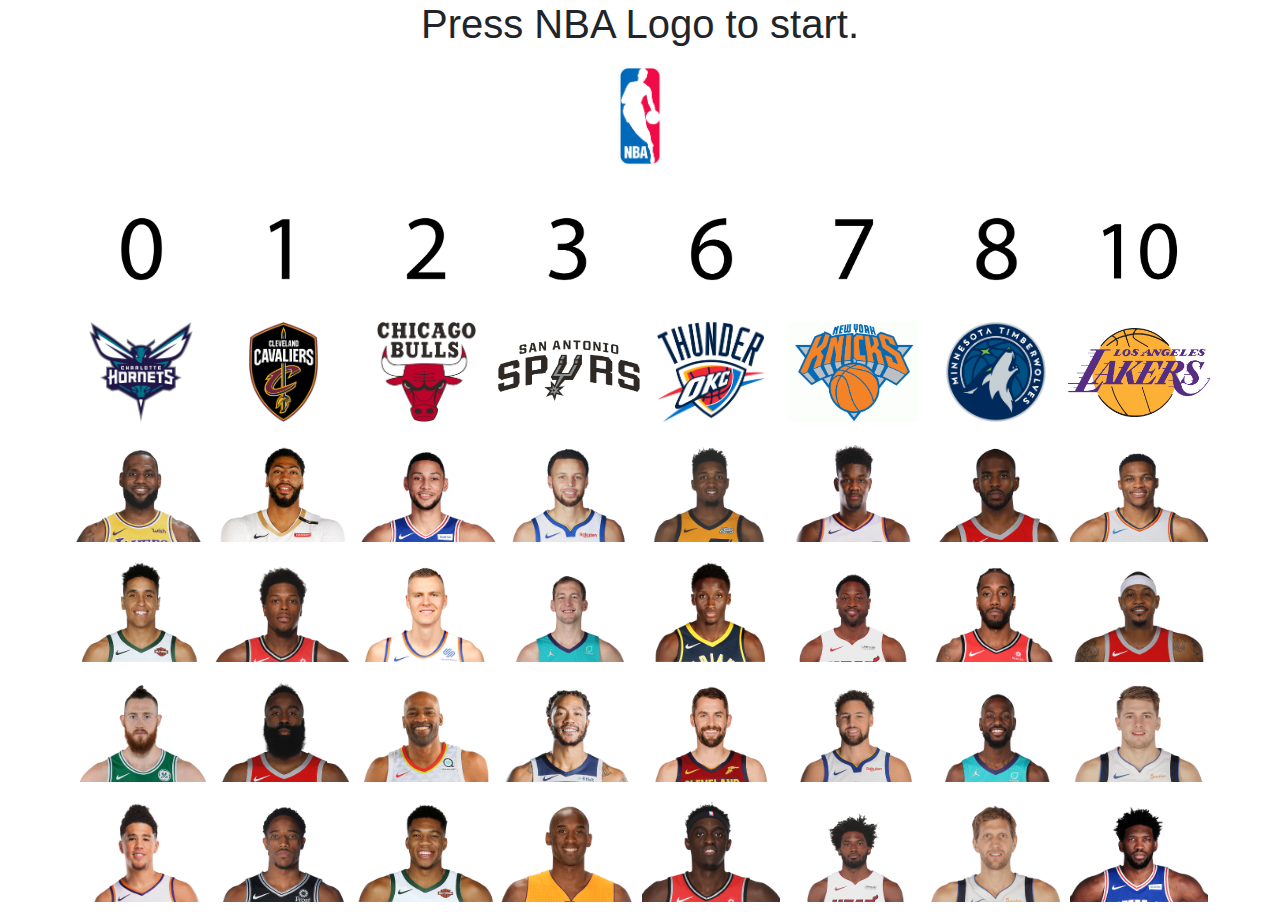
==== index.html @ 8f411caa "More responsive." ====
<html>
    <head>
        <title>Baller Knowledge</title>
        <script src="https://ajax.googleapis.com/ajax/libs/jquery/3.3.1/jquery.min.js"></script>
        <link rel="stylesheet" href="https://maxcdn.bootstrapcdn.com/bootstrap/4.0.0/css/bootstrap.min.css" integrity="sha384-Gn5384xqQ1aoWXA+058RXPxPg6fy4IWvTNh0E263XmFcJlSAwiGgFAW/dAiS6JXm" crossorigin="anonymous">
        <link rel="stylesheet" type="text/css" href="css/style.css">
        <script type="text/javascript" src="js/script.js"></script>
    </head>

    <body>
        <div class="container" id="game">
            <h1 class="question">Press NBA Logo to start.</h1>
            <div id="logo-div">
                <div id="nbalogo" class="col-xs-3 selection"></div>
            </div>
            <p id="points"></p>
            <p id="fouls"></p>

            <div class="row">
                <div class="col-lg-6">
                      <div class="row">
                          <div class="col-sm-3  selection" id="zero"></div>
                          <div class="col-sm-3  selection" id="one"></div>
                          <div class="col-sm-3  selection" id="two"></div>
                          <div class="col-sm-3  selection" id="three"></div>
                    </div>
              </div> 
              <div class="col-lg-6">
                      <div class="row">
                          <div class="col-sm-3  selection" id="six"></div>
                          <div class="col-sm-3  selection" id="seven"></div>
                          <div class="col-sm-3  selection" id="eight"></div>
                          <div class="col-sm-3  selection" id="ten"></div>
                    </div>
              </div>
            </div>
            <div class="row">
                <div class="col-lg-6">
                    <div class="row">
                        <div class="col-sm-3  selection" id="hornets"></div>
                        <div class="col-sm-3  selection" id="cavaliers"></div>
                        <div class="col-sm-3  selection" id="bulls"></div>
                        <div class="col-sm-3  selection" id="spurs"></div>
                    </div>
                </div> 
                <div class="col-lg-6">
                    <div class="row">
                        <div class="col-sm-3  selection" id="thunder"></div>
                        <div class="col-sm-3  selection" id="knicks"></div>
                        <div class="col-sm-3  selection" id="timberwolves"></div>
                        <div class="col-sm-3  selection" id="lakers"></div>
                    </div>
                </div>
            </div>
            <div class="row">
                <div class="col-lg-6">
                    <div class="row">
                        <div class="col-sm-3  selection" id="lebronjames"></div>
                        <div class="col-sm-3  selection" id="anthonydavis"></div>
                        <div class="col-sm-3  selection" id="bensimmons"></div>
                        <div class="col-sm-3  selection" id="stephcurry"></div>
                    </div>
                </div> 
                <div class="col-lg-6">
                    <div class="row">
                        <div class="col-sm-3  selection" id="donovanmitchell"></div>
                        <div class="col-sm-3  selection" id="deandreayton"></div>
                        <div class="col-sm-3  selection" id="chrispaul"></div>
                        <div class="col-sm-3  selection" id="russellwestbrook"></div>
                    </div>
                </div>
            </div>
            <div class="row">
                <div class="col-lg-6">
                    <div class="row">
                        <div class="col-sm-3  selection" id="malcolmbrogdon"></div>
                        <div class="col-sm-3  selection" id="kylelowry"></div>
                        <div class="col-sm-3  selection" id="kristapsporzingis"></div>
                        <div class="col-sm-3  selection" id="codyzeller"></div>
                    </div>
                </div> 
                <div class="col-lg-6">
                    <div class="row">
                        <div class="col-sm-3  selection" id="victoroladipo"></div>
                        <div class="col-sm-3  selection" id="dwyanewade"></div>
                        <div class="col-sm-3  selection" id="kawhileonard"></div>
                        <div class="col-sm-3  selection" id="carmeloanthony"></div>
                    </div>
                </div>
            </div>

            <div class="row">
                <div class="col-lg-6">
                    <div class="row">
                        <div class="col-sm-3  selection" id="aronbaynes"></div>
                        <div class="col-sm-3  selection" id="jamesharden"></div>
                        <div class="col-sm-3  selection" id="vincecarter"></div>
                        <div class="col-sm-3  selection" id="derrickrose"></div>
                    </div>
                </div> 
                <div class="col-lg-6">
                    <div class="row">
                        <div class="col-sm-3  selection" id="kevinlove"></div>
                        <div class="col-sm-3  selection" id="klaythompson"></div>
                        <div class="col-sm-3  selection" id="kembawalker"></div>
                        <div class="col-sm-3  selection" id="lukadoncic"></div>
                    </div>
                </div>
            </div>

            <div class="row">
                <div class="col-lg-6">
                    <div class="row">
                        <div class="col-sm-3  selection" id="devinbooker"></div>
                        <div class="col-sm-3  selection" id="demarderozan"></div>
                        <div class="col-sm-3  selection" id="giannis"></div>
                        <div class="col-sm-3  selection" id="kobebryant"></div>
                    </div>
                </div> 
                <div class="col-lg-6">
                    <div class="row">
                        <div class="col-sm-3  selection" id="pascalsiakam"></div>
                        <div class="col-sm-3  selection" id="justicewinslow"></div>
                        <div class="col-sm-3  selection" id="dirknowitzki"></div>
                        <div class="col-sm-3  selection" id="joelembiid"></div>
                    </div>
                </div>
            </div>

            <!-- <div class="row">
                <div id="zero" class="col-xs-3 selection"></div>
                <div id="one" class="col-xs-3 selection"></div>
                <div id="two" class="col-xs-3 selection"></div>
                <div id="three" class="col-xs-3 selection"></div>
                <div id="six" class="col-xs-3 selection"></div>
                <div id="seven" class="col-xs-3 selection"></div>
                <div id="eight" class="col-xs-3 selection"></div>
                <div id="ten" class="col-xs-3 selection"></div>
            </div> -->
            <!-- <div class="row">
                <div id="hornets" class="col-xs-3 selection"></div>
                <div id="cavaliers" class="col-xs-3 selection"></div>
                <div id="bulls" class="col-xs-3 selection"></div>
                <div id="spurs" class="col-xs-3 selection"></div>
                <div id="thunder" class="col-xs-3 selection"></div>
                <div id="knicks" class="col-xs-3 selection"></div>
                <div id="timberwolves" class="col-xs-3 selection"></div>
                <div id="lakers" class="col-xs-3 selection"></div>
            </div> -->
            <!-- <div class="row">
                <div id="lebronjames" class="col-xs-3 selection"></div>
                <div id="anthonydavis" class="col-xs-3 selection"></div>
                <div id="bensimmons" class="col-xs-3 selection"></div>
                <div id="stephcurry" class="col-xs-3 selection"></div>
                <div id="donovanmitchell" class="col-xs-3 selection"></div>
                <div id="deandreayton" class="col-xs-3 selection"></div>
                <div id="chrispaul" class="col-xs-3 selection"></div>
                <div id="russellwestbrook" class="col-xs-3 selection"></div>
            </div> -->
            <!-- <div class="row">
                <div id="malcolmbrogdon" class="col-xs-3 selection"></div>
                <div id="kylelowry" class="col-xs-3 selection"></div>
                <div id="kristapsporzingis" class="col-xs-3 selection"></div>
                <div id="codyzeller" class="col-xs-3 selection"></div>
                <div id="victoroladipo" class="col-xs-3 selection"></div>
                <div id="dwyanewade" class="col-xs-3 selection"></div>
                <div id="kawhileonard" class="col-xs-3 selection"></div>
                <div id="carmeloanthony" class="col-xs-3 selection"></div>
            </div> -->
            <!-- <div class="row">
                <div id="aronbaynes" class="col-xs-3 selection"></div>
                <div id="jamesharden" class="col-xs-3 selection"></div>
                <div id="vincecarter" class="col-xs-3 selection"></div>
                <div id="derrickrose" class="col-xs-3 selection"></div>
                <div id="kevinlove" class="col-xs-3 selection"></div>
                <div id="klaythompson" class="col-xs-3 selection"></div>
                <div id="kembawalker" class="col-xs-3 selection"></div>
                <div id="lukadoncic" class="col-xs-3 selection"></div>
            </div> -->
            <!-- <div class="row">
                <div id="devinbooker" class="col-xs-3 selection"></div>
                <div id="demarderozan" class="col-xs-3 selection"></div>
                <div id="giannis" class="col-xs-3 selection"></div>
                <div id="kobebryant" class="col-xs-3 selection"></div>
                <div id="pascalsiakam" class="col-xs-3 selection"></div>
                <div id="justicewinslow" class="col-xs-3 selection"></div>
                <div id="dirknowitzki" class="col-xs-3 selection"></div>
                <div id="joelembiid" class="col-xs-3 selection"></div>
            </div> -->
        </div>
    </body>
</html>
---- css/style.css ----
/* CLASSES */
.clicked {
    opacity: 0.3;
}
.container {
    text-align: center;
}
.selection {
    display: inline-block;
    height: 100px;
    margin: 10px 0;
    width: 12.5%;
    transition: transform .2s;
}
.selection:hover {
    transform: scale(1.2);
}
.ender-statement{
    margin-top: 20px;
}
.ender-img {
    height: 500px;
    width: auto;
}
.row{
    display: flex;
    justify-content: center;
}

/* IDs */
#fouls {
    color: red;
    font-weight: bold;
}
#logo-div {
    display: flex;
    justify-content: center;
}
#question {
    font-family: Arial, Helvetica, sans-serif;
    margin-top: 40px;
    text-align: center;
}
#question-div {
    background-color: blue;
    height: 150px;
    text-align: center;
}

/* NBA Logo */
#nbalogo{
    background: url('../img/teams/nbalogo.png') no-repeat center;
    background-size: contain;
}

/* Numbers */
#zero{
    background: url('../img/numbers/zero.png') no-repeat center;
    background-size: contain;
}
#one{
    background: url('../img/numbers/one.png') no-repeat center;
    background-size: contain;
}
#two{
    background: url('../img/numbers/two.png') no-repeat center;
    background-size: contain;
}
#three{
    background: url('../img/numbers/three.png') no-repeat center;
    background-size: contain;
}
#six{
    background: url('../img/numbers/six.png') no-repeat center;
    background-size: contain;
}
#seven{
    background: url('../img/numbers/seven.png') no-repeat center;
    background-size: contain;
}
#eight{
    background: url('../img/numbers/eight.png') no-repeat center;
    background-size: contain;
}
#ten{
    background: url('../img/numbers/ten.png') no-repeat center;
    background-size: contain;
}

/* NBA TEAMS */
#bulls{
    background: url('../img/teams/bulls.png') no-repeat center;
    background-size: contain;
}
#cavaliers{
    background: url('../img/teams/cavaliers.png') no-repeat center;
    background-size: contain;
}
#celtics{
    background: url('../img/teams/celtics.png') no-repeat center;
    background-size: contain;
}
#hornets{
    background: url('../img/teams/hornets.png') no-repeat center;
    background-size: contain;
}
#knicks{
    background: url('../img/teams/knicks.png') no-repeat center;
    background-size: contain;
}
#lakers{
    background: url('../img/teams/lakers.png') no-repeat center;
    background-size: contain;
}
#pelicans{
    background: url('../img/teams/pelicans.png') no-repeat center;
    background-size: contain;
}
#spurs{
    background: url('../img/teams/spurs.png') no-repeat center;
    background-size: contain;
}
#thunder{
    background: url('../img/teams/thunder.png') no-repeat center;
    background-size: contain;
}
#timberwolves{
    background: url('../img/teams/timberwolves.png') no-repeat center;
    background-size: contain;
}

/* NBA Players */
#anthonydavis {
    background: url('../img/players/anthonydavis.png') no-repeat center;
    background-size: contain;
}
#aronbaynes {
    background: url('../img/players/aronbaynes.png') no-repeat center;
    background-size: contain;
}
#bensimmons {
    background: url('../img/players/bensimmons.png') no-repeat center;
    background-size: contain;
}
#carmeloanthony {
    background: url('../img/players/carmeloanthony.png') no-repeat center;
    background-size: contain;
}
#chrispaul {
    background: url('../img/players/chrispaul.png') no-repeat center;
    background-size: contain;
}
#codyzeller {
    background: url('../img/players/codyzeller.png') no-repeat center;
    background-size: contain;
}
#deandreayton {
    background: url('../img/players/deandreayton.png') no-repeat center;
    background-size: contain;
}
#demarderozan {
    background: url('../img/players/demarderozan.png') no-repeat center;
    background-size: contain;
}
#derrickrose {
    background: url('../img/players/derrickrose.png') no-repeat center;
    background-size: contain;
}
#devinbooker {
    background: url('../img/players/devinbooker.png') no-repeat center;
    background-size: contain;
}
#dirknowitzki {
    background: url('../img/players/dirknowitzki.png') no-repeat center;
    background-size: contain;
}
#donovanmitchell {
    background: url('../img/players/donovanmitchell.png') no-repeat center;
    background-size: contain;
}
#dwyanewade {
    background: url('../img/players/dwyanewade.png') no-repeat center;
    background-size: contain;
}
#giannis {
    background: url('../img/players/giannis.png') no-repeat center;
    background-size: contain;
}
#malcolmbrogdon {
    background: url('../img/players/malcolmbrogdon.png') no-repeat center;
    background-size: contain;
}
#markcuban {
    background: url('../img/players/markcuban.jpeg') no-repeat center;
    background-size: contain;
}
#gordonhayward {
    background: url('../img/players/gordonhayward.png') no-repeat center;
    background-size: contain;
}
#jamesharden {
    background: url('../img/players/jamesharden.png') no-repeat center;
    background-size: contain;
}
#joelembiid {
    background: url('../img/players/joelembiid.png') no-repeat center;
    background-size: contain;
}
#jonathanisaac {
    background: url('../img/players/jonathanisaac.png') no-repeat center;
    background-size: contain;
}
#justicewinslow {
    background: url('../img/players/justicewinslow.png') no-repeat center;
    background-size: contain;
}
#kawhileonard {
    background: url('../img/players/kawhileonard.png') no-repeat center;
    background-size: contain;
}
#kembawalker {
    background: url('../img/players/kembawalker.png') no-repeat center;
    background-size: contain;
}
#kevinlove {
    background: url('../img/players/kevinlove.png') no-repeat center;
    background-size: contain;
}
#klaythompson {
    background: url('../img/players/klaythompson.png') no-repeat center;
    background-size: contain;
}
#kobebryant {
    background: url('../img/players/kobebryant.png') no-repeat center;
    background-size: contain;
}
#kristapsporzingis {
    background: url('../img/players/kristapsporzingis.png') no-repeat center;
    background-size: contain;
}
#kylelowry {
    background: url('../img/players/kylelowry.png') no-repeat center;
    background-size: contain;
}
#lebronjames{
    background: url('../img/players/lebronjames.png') no-repeat center;
    background-size: contain;
}
#lukadoncic {
    background: url('../img/players/lukadoncic.png') no-repeat center;
    background-size: contain;
}
#markellefultz {
    background: url('../img/players/markellefultz.png') no-repeat center;
    background-size: contain;
}
#pascalsiakam {
    background: url('../img/players/pascalsiakam.png') no-repeat center;
    background-size: contain;
}
#paulgeorge {
    background: url('../img/players/paulgeorge.png') no-repeat center;
    background-size: contain;
}
#russellwestbrook {
    background: url('../img/players/russellwestbrook.png') no-repeat center;
    background-size: contain;
}
#stephcurry {
    background: url('../img/players/stephcurry.png') no-repeat center;
    background-size: contain;
}
#victoroladipo {
    background: url('../img/players/victoroladipo.png') no-repeat center;
    background-size: contain;
}
#vincecarter {
    background: url('../img/players/vincecarter.png') no-repeat center;
    background-size: contain;
}
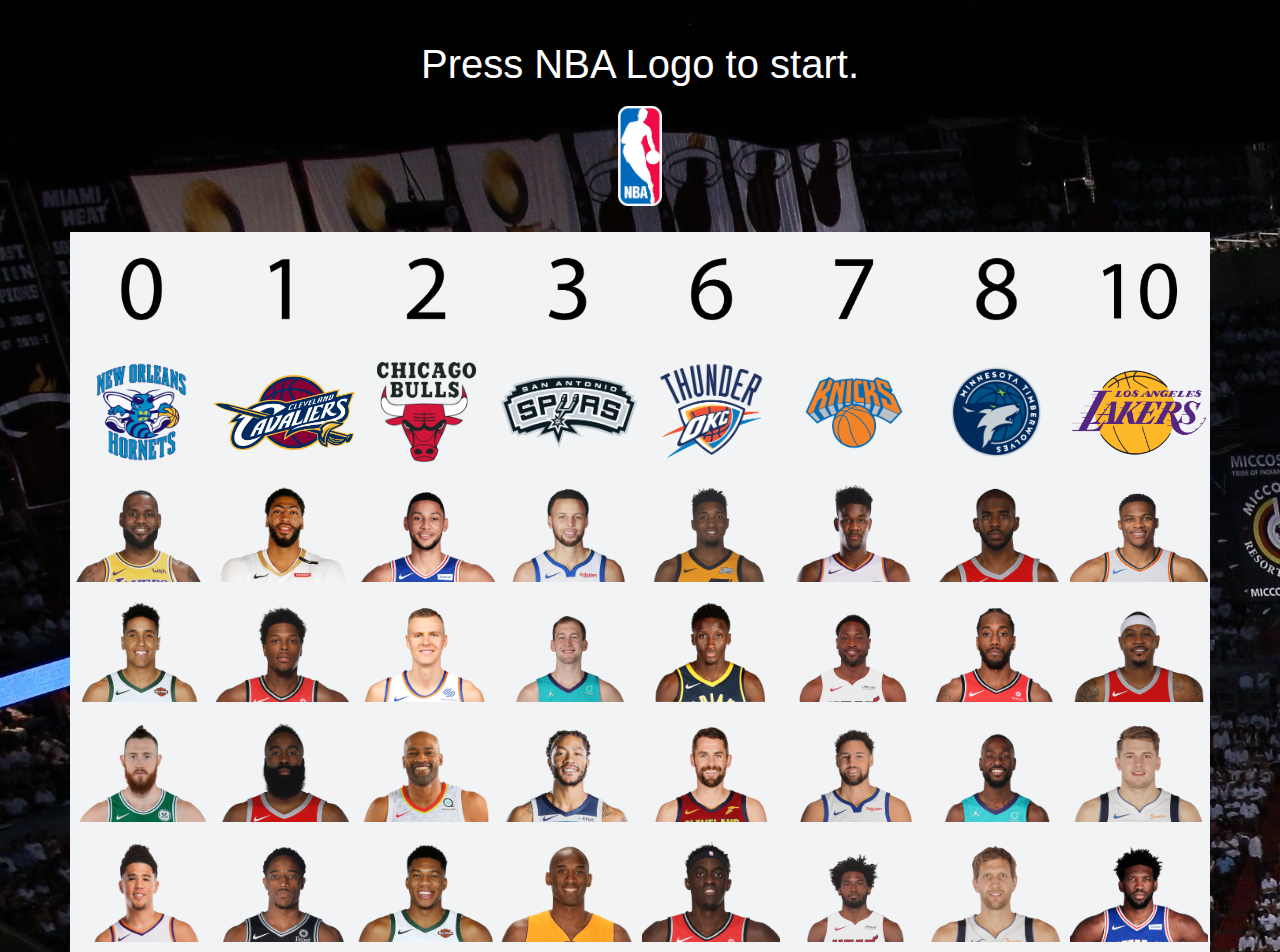
==== commit 6f044b4e: "Adds background to check on Mobile." ====
--- a/index.html
+++ b/index.html
@@ -9,7 +9,7 @@
 
     <body>
         <div class="container" id="game">
-            <h1 class="question">Press NBA Logo to start.</h1>
+            <h1 id="question">Press NBA Logo to start.</h1>
             <div id="logo-div">
                 <div id="nbalogo" class="col-xs-3 selection"></div>
             </div>
--- a/css/style.css
+++ b/css/style.css
@@ -1,4 +1,7 @@
 /* CLASSES */
+body {
+    background-image: url('../img/background.jpg');
+}
 .clicked {
     opacity: 0.3;
 }
@@ -23,6 +26,7 @@
     width: auto;
 }
 .row{
+    background-color: #F1F3F4;
     display: flex;
     justify-content: center;
 }
@@ -36,7 +40,11 @@
     display: flex;
     justify-content: center;
 }
+#points {
+    color: white;
+}
 #question {
+    color: white;
     font-family: Arial, Helvetica, sans-serif;
     margin-top: 40px;
     text-align: center;
@@ -101,7 +109,7 @@
     background-size: contain;
 }
 #hornets{
-    background: url('../img/teams/hornets.png') no-repeat center;
+    background: url('../img/teams/nohornets.png') no-repeat center;
     background-size: contain;
 }
 #knicks{
@@ -277,4 +285,10 @@
 #vincecarter {
     background: url('../img/players/vincecarter.png') no-repeat center;
     background-size: contain;
+}
+
+@media only screen and (max-width: 600px) {
+    .selection {
+      width: 150;
+    }
 }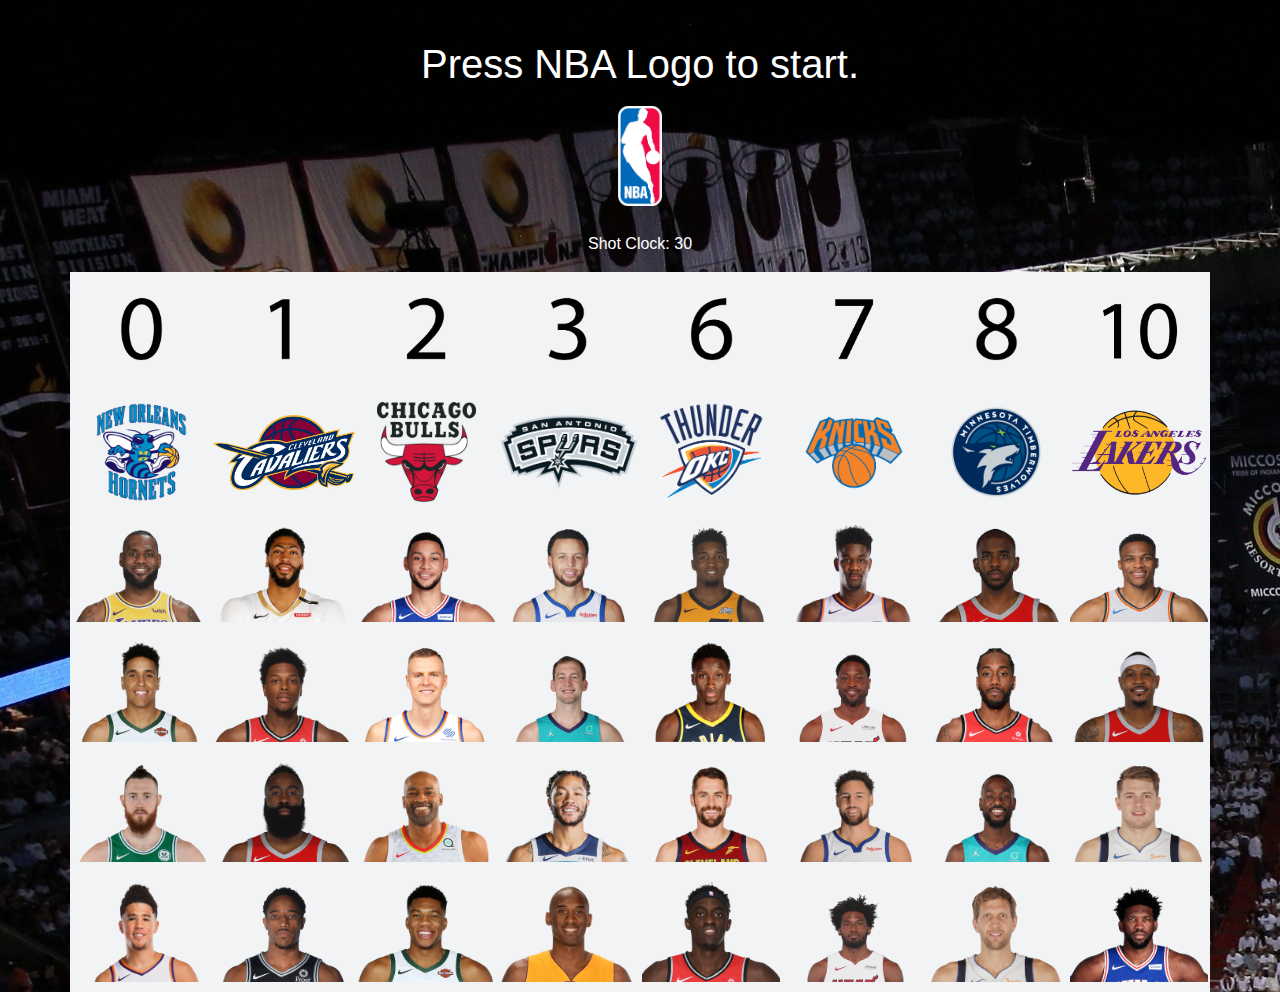
==== commit 50cc3a80: "Adds shot clock violation." ====
--- a/index.html
+++ b/index.html
@@ -15,7 +15,7 @@
             </div>
             <p id="points"></p>
             <p id="fouls"></p>
-
+            <p id="timer"></p>
             <div class="row">
                 <div class="col-lg-6">
                       <div class="row">
--- a/css/style.css
+++ b/css/style.css
@@ -1,6 +1,7 @@
 /* CLASSES */
 body {
     background-image: url('../img/background.jpg');
+    color: white;
 }
 .clicked {
     opacity: 0.3;
@@ -40,11 +41,7 @@
     display: flex;
     justify-content: center;
 }
-#points {
-    color: white;
-}
 #question {
-    color: white;
     font-family: Arial, Helvetica, sans-serif;
     margin-top: 40px;
     text-align: center;
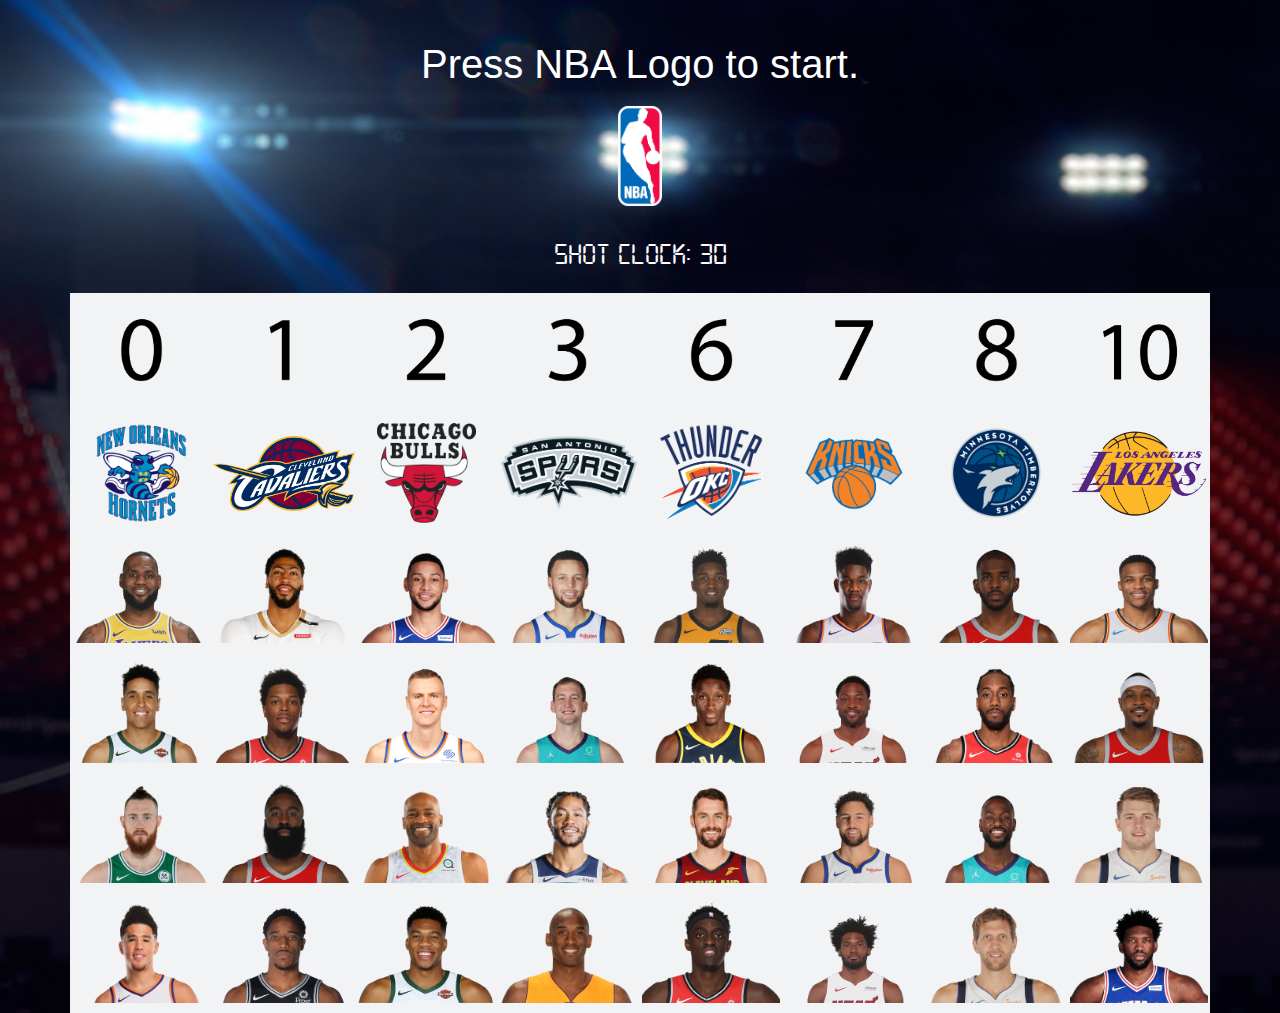
==== commit 1d59c975: "Fixes bg image to only index.html" ====
--- a/index.html
+++ b/index.html
@@ -7,7 +7,7 @@
         <script type="text/javascript" src="js/script.js"></script>
     </head>
 
-    <body>
+    <body style="background-image: url('img/background4.jpg');">
         <div class="container" id="game">
             <h1 id="question">Press NBA Logo to start.</h1>
             <div id="logo-div">
@@ -18,21 +18,21 @@
             <p id="timer"></p>
             <div class="row">
                 <div class="col-lg-6">
-                      <div class="row">
-                          <div class="col-sm-3  selection" id="zero"></div>
-                          <div class="col-sm-3  selection" id="one"></div>
-                          <div class="col-sm-3  selection" id="two"></div>
-                          <div class="col-sm-3  selection" id="three"></div>
+                    <div class="row">
+                        <div class="col-sm-3  selection" id="zero"></div>
+                        <div class="col-sm-3  selection" id="one"></div>
+                        <div class="col-sm-3  selection" id="two"></div>
+                        <div class="col-sm-3  selection" id="three"></div>
                     </div>
-              </div> 
-              <div class="col-lg-6">
-                      <div class="row">
-                          <div class="col-sm-3  selection" id="six"></div>
-                          <div class="col-sm-3  selection" id="seven"></div>
-                          <div class="col-sm-3  selection" id="eight"></div>
-                          <div class="col-sm-3  selection" id="ten"></div>
+                </div> 
+                <div class="col-lg-6">
+                    <div class="row">
+                        <div class="col-sm-3  selection" id="six"></div>
+                        <div class="col-sm-3  selection" id="seven"></div>
+                        <div class="col-sm-3  selection" id="eight"></div>
+                        <div class="col-sm-3  selection" id="ten"></div>
                     </div>
-              </div>
+                </div>
             </div>
             <div class="row">
                 <div class="col-lg-6">
@@ -126,67 +126,6 @@
                     </div>
                 </div>
             </div>
-
-            <!-- <div class="row">
-                <div id="zero" class="col-xs-3 selection"></div>
-                <div id="one" class="col-xs-3 selection"></div>
-                <div id="two" class="col-xs-3 selection"></div>
-                <div id="three" class="col-xs-3 selection"></div>
-                <div id="six" class="col-xs-3 selection"></div>
-                <div id="seven" class="col-xs-3 selection"></div>
-                <div id="eight" class="col-xs-3 selection"></div>
-                <div id="ten" class="col-xs-3 selection"></div>
-            </div> -->
-            <!-- <div class="row">
-                <div id="hornets" class="col-xs-3 selection"></div>
-                <div id="cavaliers" class="col-xs-3 selection"></div>
-                <div id="bulls" class="col-xs-3 selection"></div>
-                <div id="spurs" class="col-xs-3 selection"></div>
-                <div id="thunder" class="col-xs-3 selection"></div>
-                <div id="knicks" class="col-xs-3 selection"></div>
-                <div id="timberwolves" class="col-xs-3 selection"></div>
-                <div id="lakers" class="col-xs-3 selection"></div>
-            </div> -->
-            <!-- <div class="row">
-                <div id="lebronjames" class="col-xs-3 selection"></div>
-                <div id="anthonydavis" class="col-xs-3 selection"></div>
-                <div id="bensimmons" class="col-xs-3 selection"></div>
-                <div id="stephcurry" class="col-xs-3 selection"></div>
-                <div id="donovanmitchell" class="col-xs-3 selection"></div>
-                <div id="deandreayton" class="col-xs-3 selection"></div>
-                <div id="chrispaul" class="col-xs-3 selection"></div>
-                <div id="russellwestbrook" class="col-xs-3 selection"></div>
-            </div> -->
-            <!-- <div class="row">
-                <div id="malcolmbrogdon" class="col-xs-3 selection"></div>
-                <div id="kylelowry" class="col-xs-3 selection"></div>
-                <div id="kristapsporzingis" class="col-xs-3 selection"></div>
-                <div id="codyzeller" class="col-xs-3 selection"></div>
-                <div id="victoroladipo" class="col-xs-3 selection"></div>
-                <div id="dwyanewade" class="col-xs-3 selection"></div>
-                <div id="kawhileonard" class="col-xs-3 selection"></div>
-                <div id="carmeloanthony" class="col-xs-3 selection"></div>
-            </div> -->
-            <!-- <div class="row">
-                <div id="aronbaynes" class="col-xs-3 selection"></div>
-                <div id="jamesharden" class="col-xs-3 selection"></div>
-                <div id="vincecarter" class="col-xs-3 selection"></div>
-                <div id="derrickrose" class="col-xs-3 selection"></div>
-                <div id="kevinlove" class="col-xs-3 selection"></div>
-                <div id="klaythompson" class="col-xs-3 selection"></div>
-                <div id="kembawalker" class="col-xs-3 selection"></div>
-                <div id="lukadoncic" class="col-xs-3 selection"></div>
-            </div> -->
-            <!-- <div class="row">
-                <div id="devinbooker" class="col-xs-3 selection"></div>
-                <div id="demarderozan" class="col-xs-3 selection"></div>
-                <div id="giannis" class="col-xs-3 selection"></div>
-                <div id="kobebryant" class="col-xs-3 selection"></div>
-                <div id="pascalsiakam" class="col-xs-3 selection"></div>
-                <div id="justicewinslow" class="col-xs-3 selection"></div>
-                <div id="dirknowitzki" class="col-xs-3 selection"></div>
-                <div id="joelembiid" class="col-xs-3 selection"></div>
-            </div> -->
         </div>
     </body>
 </html>--- a/css/style.css
+++ b/css/style.css
@@ -1,6 +1,12 @@
+@font-face { 
+    font-family: "Digital"; 
+    src: url('../font/digital-7/digital-7.ttf') format("truetype"); 
+}
+@import url('https://fonts.googleapis.com/css?family=Graduate');
+
 /* CLASSES */
 body {
-    background-image: url('../img/background.jpg');
+    background-color: #348CCC;
     color: white;
 }
 .clicked {
@@ -31,12 +37,19 @@
     display: flex;
     justify-content: center;
 }
+.toprow {
+    border-top-left-radius: 15px;
+    border-top-right-radius: 15px;
+}
 
 /* IDs */
 #fouls {
     color: red;
     font-weight: bold;
 }
+#game {
+    border-radius: 25%;
+}
 #logo-div {
     display: flex;
     justify-content: center;
@@ -50,6 +63,10 @@
     background-color: blue;
     height: 150px;
     text-align: center;
+}
+#timer {
+    font-family: "Digital";
+    font-size: 30px;
 }
 
 /* NBA Logo */
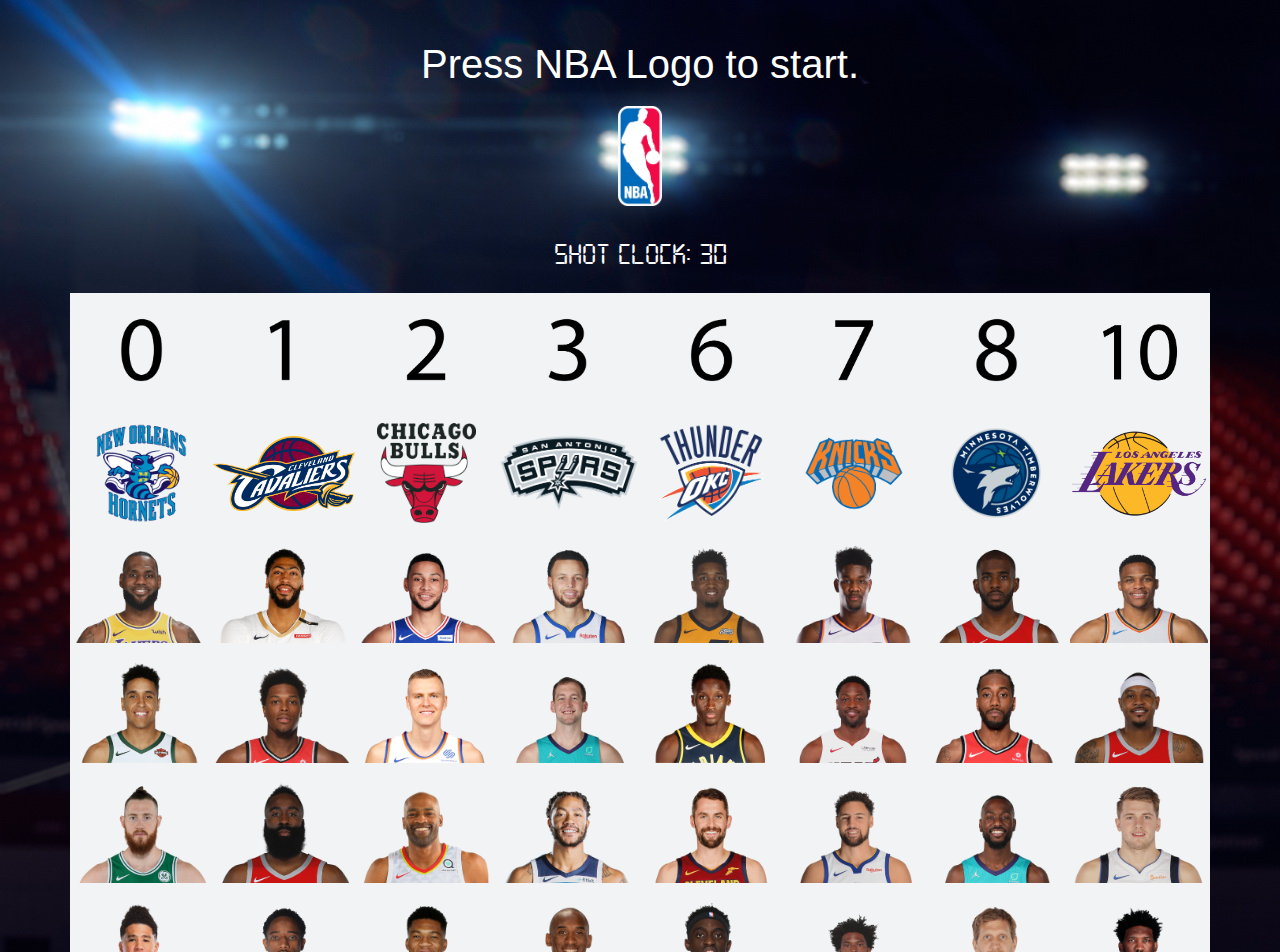
==== commit ce4dd051: "Fixes background issues." ====
--- a/index.html
+++ b/index.html
@@ -4,10 +4,11 @@
         <script src="https://ajax.googleapis.com/ajax/libs/jquery/3.3.1/jquery.min.js"></script>
         <link rel="stylesheet" href="https://maxcdn.bootstrapcdn.com/bootstrap/4.0.0/css/bootstrap.min.css" integrity="sha384-Gn5384xqQ1aoWXA+058RXPxPg6fy4IWvTNh0E263XmFcJlSAwiGgFAW/dAiS6JXm" crossorigin="anonymous">
         <link rel="stylesheet" type="text/css" href="css/style.css">
+        <link rel="shortcut icon" type="image/png" href="img/favicon.png"/>
         <script type="text/javascript" src="js/script.js"></script>
     </head>
 
-    <body style="background-image: url('img/background4.jpg');">
+    <body id="game-page">
         <div class="container" id="game">
             <h1 id="question">Press NBA Logo to start.</h1>
             <div id="logo-div">
--- a/css/style.css
+++ b/css/style.css
@@ -3,12 +3,12 @@
     src: url('../font/digital-7/digital-7.ttf') format("truetype"); 
 }
 @import url('https://fonts.googleapis.com/css?family=Graduate');
-
-/* CLASSES */
 body {
     background-color: #348CCC;
     color: white;
 }
+
+/* CLASSES */
 .clicked {
     opacity: 0.3;
 }
@@ -47,8 +47,8 @@
     color: red;
     font-weight: bold;
 }
-#game {
-    border-radius: 25%;
+#game-page {
+    background-image: url('../img/background4.jpg');
 }
 #logo-div {
     display: flex;
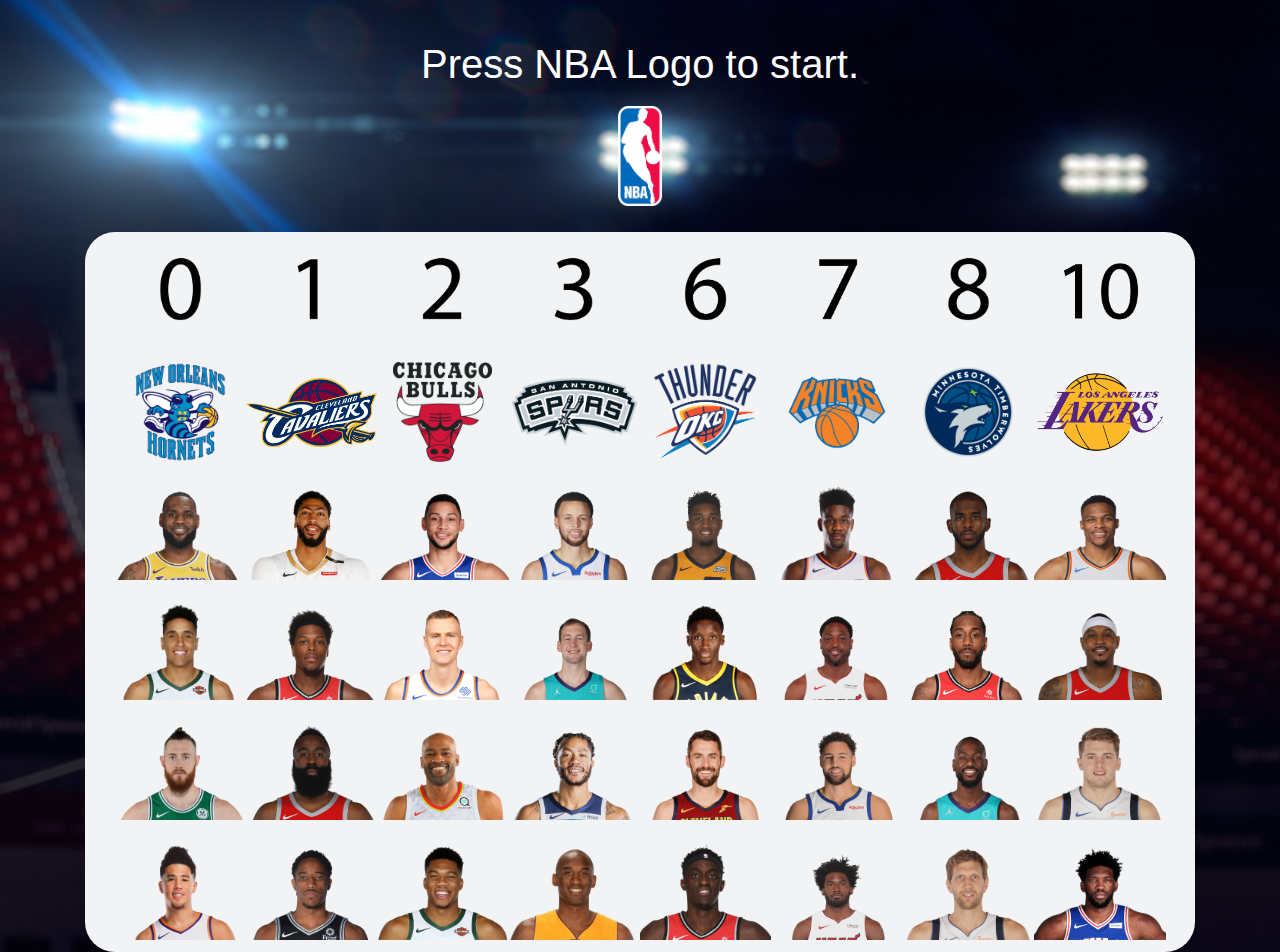
==== commit 9a08e01e: "Adds padding to parent rows and sends to loser.html when you run out of time." ====
--- a/index.html
+++ b/index.html
@@ -17,113 +17,114 @@
             <p id="points"></p>
             <p id="fouls"></p>
             <p id="timer"></p>
-            <div class="row">
-                <div class="col-lg-6">
-                    <div class="row">
-                        <div class="col-sm-3  selection" id="zero"></div>
-                        <div class="col-sm-3  selection" id="one"></div>
-                        <div class="col-sm-3  selection" id="two"></div>
-                        <div class="col-sm-3  selection" id="three"></div>
-                    </div>
-                </div> 
-                <div class="col-lg-6">
-                    <div class="row">
-                        <div class="col-sm-3  selection" id="six"></div>
-                        <div class="col-sm-3  selection" id="seven"></div>
-                        <div class="col-sm-3  selection" id="eight"></div>
-                        <div class="col-sm-3  selection" id="ten"></div>
+            <!--Here curved Div-->
+            <div id="curved-div">
+                <div class="row parent">
+                    <div class="col-lg-6">
+                        <div class="row">
+                            <div class="col-sm-3  selection" id="zero"></div>
+                            <div class="col-sm-3  selection" id="one"></div>
+                            <div class="col-sm-3  selection" id="two"></div>
+                            <div class="col-sm-3  selection" id="three"></div>
+                        </div>
+                    </div> 
+                    <div class="col-lg-6">
+                        <div class="row">
+                            <div class="col-sm-3  selection" id="six"></div>
+                            <div class="col-sm-3  selection" id="seven"></div>
+                            <div class="col-sm-3  selection" id="eight"></div>
+                            <div class="col-sm-3  selection" id="ten"></div>
+                        </div>
                     </div>
                 </div>
-            </div>
-            <div class="row">
-                <div class="col-lg-6">
-                    <div class="row">
-                        <div class="col-sm-3  selection" id="hornets"></div>
-                        <div class="col-sm-3  selection" id="cavaliers"></div>
-                        <div class="col-sm-3  selection" id="bulls"></div>
-                        <div class="col-sm-3  selection" id="spurs"></div>
-                    </div>
-                </div> 
-                <div class="col-lg-6">
-                    <div class="row">
-                        <div class="col-sm-3  selection" id="thunder"></div>
-                        <div class="col-sm-3  selection" id="knicks"></div>
-                        <div class="col-sm-3  selection" id="timberwolves"></div>
-                        <div class="col-sm-3  selection" id="lakers"></div>
+                <div class="row parent">
+                    <div class="col-lg-6">
+                        <div class="row">
+                            <div class="col-sm-3  selection" id="hornets"></div>
+                            <div class="col-sm-3  selection" id="cavaliers"></div>
+                            <div class="col-sm-3  selection" id="bulls"></div>
+                            <div class="col-sm-3  selection" id="spurs"></div>
+                        </div>
+                    </div> 
+                    <div class="col-lg-6">
+                        <div class="row">
+                            <div class="col-sm-3  selection" id="thunder"></div>
+                            <div class="col-sm-3  selection" id="knicks"></div>
+                            <div class="col-sm-3  selection" id="timberwolves"></div>
+                            <div class="col-sm-3  selection" id="lakers"></div>
+                        </div>
                     </div>
                 </div>
-            </div>
-            <div class="row">
-                <div class="col-lg-6">
-                    <div class="row">
-                        <div class="col-sm-3  selection" id="lebronjames"></div>
-                        <div class="col-sm-3  selection" id="anthonydavis"></div>
-                        <div class="col-sm-3  selection" id="bensimmons"></div>
-                        <div class="col-sm-3  selection" id="stephcurry"></div>
-                    </div>
-                </div> 
-                <div class="col-lg-6">
-                    <div class="row">
-                        <div class="col-sm-3  selection" id="donovanmitchell"></div>
-                        <div class="col-sm-3  selection" id="deandreayton"></div>
-                        <div class="col-sm-3  selection" id="chrispaul"></div>
-                        <div class="col-sm-3  selection" id="russellwestbrook"></div>
+                <div class="row parent">
+                    <div class="col-lg-6">
+                        <div class="row">
+                            <div class="col-sm-3  selection" id="lebronjames"></div>
+                            <div class="col-sm-3  selection" id="anthonydavis"></div>
+                            <div class="col-sm-3  selection" id="bensimmons"></div>
+                            <div class="col-sm-3  selection" id="stephcurry"></div>
+                        </div>
+                    </div> 
+                    <div class="col-lg-6">
+                        <div class="row">
+                            <div class="col-sm-3  selection" id="donovanmitchell"></div>
+                            <div class="col-sm-3  selection" id="deandreayton"></div>
+                            <div class="col-sm-3  selection" id="chrispaul"></div>
+                            <div class="col-sm-3  selection" id="russellwestbrook"></div>
+                        </div>
                     </div>
                 </div>
-            </div>
-            <div class="row">
-                <div class="col-lg-6">
-                    <div class="row">
-                        <div class="col-sm-3  selection" id="malcolmbrogdon"></div>
-                        <div class="col-sm-3  selection" id="kylelowry"></div>
-                        <div class="col-sm-3  selection" id="kristapsporzingis"></div>
-                        <div class="col-sm-3  selection" id="codyzeller"></div>
-                    </div>
-                </div> 
-                <div class="col-lg-6">
-                    <div class="row">
-                        <div class="col-sm-3  selection" id="victoroladipo"></div>
-                        <div class="col-sm-3  selection" id="dwyanewade"></div>
-                        <div class="col-sm-3  selection" id="kawhileonard"></div>
-                        <div class="col-sm-3  selection" id="carmeloanthony"></div>
+                <div class="row parent">
+                    <div class="col-lg-6">
+                        <div class="row">
+                            <div class="col-sm-3  selection" id="malcolmbrogdon"></div>
+                            <div class="col-sm-3  selection" id="kylelowry"></div>
+                            <div class="col-sm-3  selection" id="kristapsporzingis"></div>
+                            <div class="col-sm-3  selection" id="codyzeller"></div>
+                        </div>
+                    </div> 
+                    <div class="col-lg-6">
+                        <div class="row">
+                            <div class="col-sm-3  selection" id="victoroladipo"></div>
+                            <div class="col-sm-3  selection" id="dwyanewade"></div>
+                            <div class="col-sm-3  selection" id="kawhileonard"></div>
+                            <div class="col-sm-3  selection" id="carmeloanthony"></div>
+                        </div>
                     </div>
                 </div>
-            </div>
-
-            <div class="row">
-                <div class="col-lg-6">
-                    <div class="row">
-                        <div class="col-sm-3  selection" id="aronbaynes"></div>
-                        <div class="col-sm-3  selection" id="jamesharden"></div>
-                        <div class="col-sm-3  selection" id="vincecarter"></div>
-                        <div class="col-sm-3  selection" id="derrickrose"></div>
-                    </div>
-                </div> 
-                <div class="col-lg-6">
-                    <div class="row">
-                        <div class="col-sm-3  selection" id="kevinlove"></div>
-                        <div class="col-sm-3  selection" id="klaythompson"></div>
-                        <div class="col-sm-3  selection" id="kembawalker"></div>
-                        <div class="col-sm-3  selection" id="lukadoncic"></div>
+                <div class="row parent">
+                    <div class="col-lg-6">
+                        <div class="row">
+                            <div class="col-sm-3  selection" id="aronbaynes"></div>
+                            <div class="col-sm-3  selection" id="jamesharden"></div>
+                            <div class="col-sm-3  selection" id="vincecarter"></div>
+                            <div class="col-sm-3  selection" id="derrickrose"></div>
+                        </div>
+                    </div> 
+                    <div class="col-lg-6">
+                        <div class="row">
+                            <div class="col-sm-3  selection" id="kevinlove"></div>
+                            <div class="col-sm-3  selection" id="klaythompson"></div>
+                            <div class="col-sm-3  selection" id="kembawalker"></div>
+                            <div class="col-sm-3  selection" id="lukadoncic"></div>
+                        </div>
                     </div>
                 </div>
-            </div>
-
-            <div class="row">
-                <div class="col-lg-6">
-                    <div class="row">
-                        <div class="col-sm-3  selection" id="devinbooker"></div>
-                        <div class="col-sm-3  selection" id="demarderozan"></div>
-                        <div class="col-sm-3  selection" id="giannis"></div>
-                        <div class="col-sm-3  selection" id="kobebryant"></div>
-                    </div>
-                </div> 
-                <div class="col-lg-6">
-                    <div class="row">
-                        <div class="col-sm-3  selection" id="pascalsiakam"></div>
-                        <div class="col-sm-3  selection" id="justicewinslow"></div>
-                        <div class="col-sm-3  selection" id="dirknowitzki"></div>
-                        <div class="col-sm-3  selection" id="joelembiid"></div>
+                <div class="row parent">
+                    <div class="col-lg-6">
+                        <div class="row">
+                            <div class="col-sm-3  selection" id="devinbooker"></div>
+                            <div class="col-sm-3  selection" id="demarderozan"></div>
+                            <div class="col-sm-3  selection" id="giannis"></div>
+                            <div class="col-sm-3  selection" id="kobebryant"></div>
+                        </div>
+                    </div> 
+                    <div class="col-lg-6">
+                        <div class="row">
+                            <div class="col-sm-3  selection" id="pascalsiakam"></div>
+                            <div class="col-sm-3  selection" id="justicewinslow"></div>
+                            <div class="col-sm-3  selection" id="dirknowitzki"></div>
+                            <div class="col-sm-3  selection" id="joelembiid"></div>
+                        </div>
                     </div>
                 </div>
             </div>
--- a/css/style.css
+++ b/css/style.css
@@ -3,10 +3,6 @@
     src: url('../font/digital-7/digital-7.ttf') format("truetype"); 
 }
 @import url('https://fonts.googleapis.com/css?family=Graduate');
-body {
-    background-color: #348CCC;
-    color: white;
-}
 
 /* CLASSES */
 .clicked {
@@ -32,8 +28,10 @@
     height: 500px;
     width: auto;
 }
+.parent {
+    padding: 0 4%;
+}
 .row{
-    background-color: #F1F3F4;
     display: flex;
     justify-content: center;
 }
@@ -43,6 +41,10 @@
 }
 
 /* IDs */
+#curved-div {
+    background-color: #F1F3F4;
+    border-radius: 30px;
+}
 #fouls {
     color: red;
     font-weight: bold;
@@ -54,7 +56,11 @@
     display: flex;
     justify-content: center;
 }
+#points {
+    color: white;
+}
 #question {
+    color: white;
     font-family: Arial, Helvetica, sans-serif;
     margin-top: 40px;
     text-align: center;
@@ -65,6 +71,7 @@
     text-align: center;
 }
 #timer {
+    color: white;
     font-family: "Digital";
     font-size: 30px;
 }
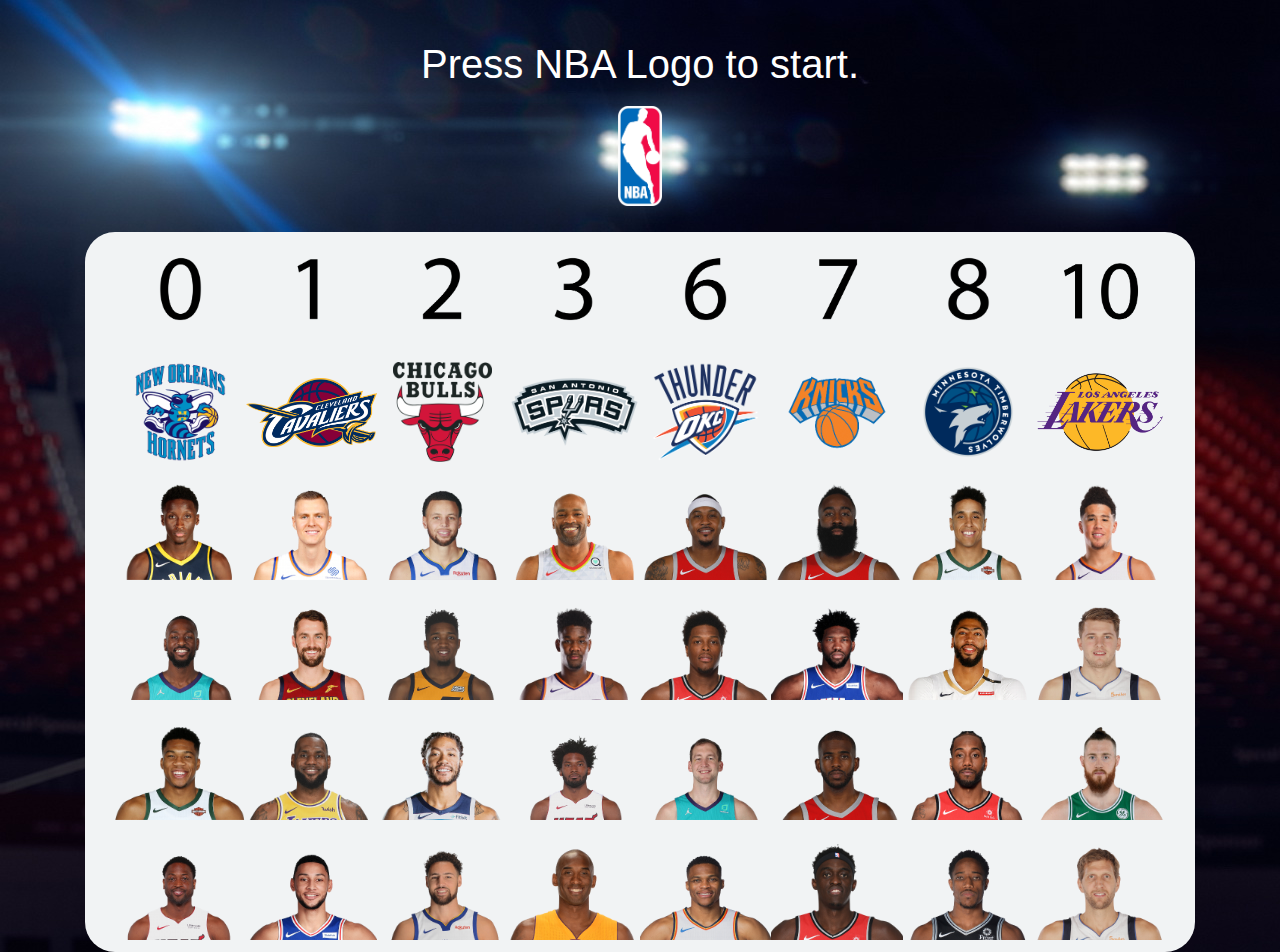
==== commit f3b7b61d: "Players get shuffled every time you refresh the page." ====
--- a/index.html
+++ b/index.html
@@ -58,72 +58,72 @@
                 <div class="row parent">
                     <div class="col-lg-6">
                         <div class="row">
-                            <div class="col-sm-3  selection" id="lebronjames"></div>
-                            <div class="col-sm-3  selection" id="anthonydavis"></div>
-                            <div class="col-sm-3  selection" id="bensimmons"></div>
-                            <div class="col-sm-3  selection" id="stephcurry"></div>
+                            <div class="col-sm-3  selection player"></div>
+                            <div class="col-sm-3  selection player"></div>
+                            <div class="col-sm-3  selection player"></div>
+                            <div class="col-sm-3  selection player"></div>
                         </div>
                     </div> 
                     <div class="col-lg-6">
                         <div class="row">
-                            <div class="col-sm-3  selection" id="donovanmitchell"></div>
-                            <div class="col-sm-3  selection" id="deandreayton"></div>
-                            <div class="col-sm-3  selection" id="chrispaul"></div>
-                            <div class="col-sm-3  selection" id="russellwestbrook"></div>
+                            <div class="col-sm-3  selection player"></div>
+                            <div class="col-sm-3  selection player"></div>
+                            <div class="col-sm-3  selection player"></div>
+                            <div class="col-sm-3  selection player"></div>
                         </div>
                     </div>
                 </div>
                 <div class="row parent">
                     <div class="col-lg-6">
                         <div class="row">
-                            <div class="col-sm-3  selection" id="malcolmbrogdon"></div>
-                            <div class="col-sm-3  selection" id="kylelowry"></div>
-                            <div class="col-sm-3  selection" id="kristapsporzingis"></div>
-                            <div class="col-sm-3  selection" id="codyzeller"></div>
+                            <div class="col-sm-3  selection player"></div>
+                            <div class="col-sm-3  selection player"></div>
+                            <div class="col-sm-3  selection player"></div>
+                            <div class="col-sm-3  selection player"></div>
                         </div>
                     </div> 
                     <div class="col-lg-6">
                         <div class="row">
-                            <div class="col-sm-3  selection" id="victoroladipo"></div>
-                            <div class="col-sm-3  selection" id="dwyanewade"></div>
-                            <div class="col-sm-3  selection" id="kawhileonard"></div>
-                            <div class="col-sm-3  selection" id="carmeloanthony"></div>
+                            <div class="col-sm-3  selection player"></div>
+                            <div class="col-sm-3  selection player"></div>
+                            <div class="col-sm-3  selection player"></div>
+                            <div class="col-sm-3  selection player"></div>
                         </div>
                     </div>
                 </div>
                 <div class="row parent">
                     <div class="col-lg-6">
                         <div class="row">
-                            <div class="col-sm-3  selection" id="aronbaynes"></div>
-                            <div class="col-sm-3  selection" id="jamesharden"></div>
-                            <div class="col-sm-3  selection" id="vincecarter"></div>
-                            <div class="col-sm-3  selection" id="derrickrose"></div>
+                            <div class="col-sm-3  selection player"></div>
+                            <div class="col-sm-3  selection player"></div>
+                            <div class="col-sm-3  selection player"></div>
+                            <div class="col-sm-3  selection player"></div>
                         </div>
                     </div> 
                     <div class="col-lg-6">
                         <div class="row">
-                            <div class="col-sm-3  selection" id="kevinlove"></div>
-                            <div class="col-sm-3  selection" id="klaythompson"></div>
-                            <div class="col-sm-3  selection" id="kembawalker"></div>
-                            <div class="col-sm-3  selection" id="lukadoncic"></div>
+                            <div class="col-sm-3  selection player"></div>
+                            <div class="col-sm-3  selection player"></div>
+                            <div class="col-sm-3  selection player"></div>
+                            <div class="col-sm-3  selection player"></div>
                         </div>
                     </div>
                 </div>
                 <div class="row parent">
                     <div class="col-lg-6">
                         <div class="row">
-                            <div class="col-sm-3  selection" id="devinbooker"></div>
-                            <div class="col-sm-3  selection" id="demarderozan"></div>
-                            <div class="col-sm-3  selection" id="giannis"></div>
-                            <div class="col-sm-3  selection" id="kobebryant"></div>
+                            <div class="col-sm-3  selection player"></div>
+                            <div class="col-sm-3  selection player"></div>
+                            <div class="col-sm-3  selection player"></div>
+                            <div class="col-sm-3  selection player"></div>
                         </div>
                     </div> 
                     <div class="col-lg-6">
                         <div class="row">
-                            <div class="col-sm-3  selection" id="pascalsiakam"></div>
-                            <div class="col-sm-3  selection" id="justicewinslow"></div>
-                            <div class="col-sm-3  selection" id="dirknowitzki"></div>
-                            <div class="col-sm-3  selection" id="joelembiid"></div>
+                            <div class="col-sm-3  selection player"></div>
+                            <div class="col-sm-3  selection player"></div>
+                            <div class="col-sm-3  selection player"></div>
+                            <div class="col-sm-3  selection player"></div>
                         </div>
                     </div>
                 </div>
--- a/css/style.css
+++ b/css/style.css
@@ -309,6 +309,9 @@
 }
 
 @media only screen and (max-width: 600px) {
+    .parent {
+        padding: 0;
+    }
     .selection {
       width: 150;
     }
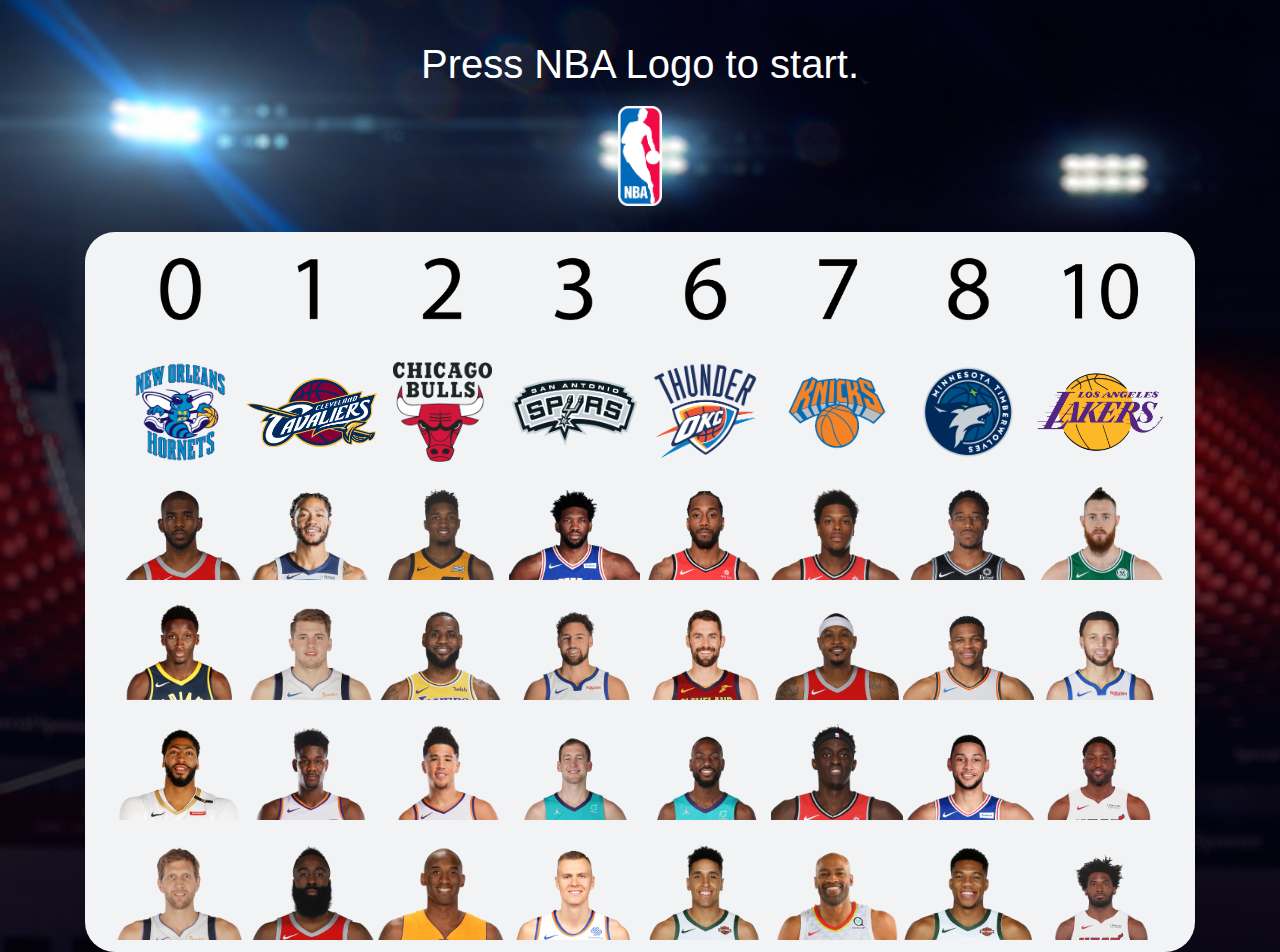
==== commit ac89e561: "New design to loser page" ====
--- a/index.html
+++ b/index.html
@@ -8,7 +8,7 @@
         <script type="text/javascript" src="js/script.js"></script>
     </head>
 
-    <body id="game-page">
+    <body class="game-page">
         <div class="container" id="game">
             <h1 id="question">Press NBA Logo to start.</h1>
             <div id="logo-div">
@@ -18,7 +18,7 @@
             <p id="fouls"></p>
             <p id="timer"></p>
             <!--Here curved Div-->
-            <div id="curved-div">
+            <div class="curved-div">
                 <div class="row parent">
                     <div class="col-lg-6">
                         <div class="row">
--- a/css/style.css
+++ b/css/style.css
@@ -10,6 +10,27 @@
 }
 .container {
     text-align: center;
+}
+.curved-div {
+    background-color: #F1F3F4;
+    border-radius: 30px;
+}
+.game-page {
+    background-image: url('../img/background4.jpg');
+}
+.ender-statement{
+    margin-top: 20px;
+}
+.ender-img {
+    height: 500px;
+    width: auto;
+}
+.parent {
+    padding: 0 4%;
+}
+.row{
+    display: flex;
+    justify-content: center;
 }
 .selection {
     display: inline-block;
@@ -21,40 +42,23 @@
 .selection:hover {
     transform: scale(1.2);
 }
-.ender-statement{
-    margin-top: 20px;
-}
-.ender-img {
-    height: 500px;
-    width: auto;
-}
-.parent {
-    padding: 0 4%;
-}
-.row{
-    display: flex;
-    justify-content: center;
-}
 .toprow {
     border-top-left-radius: 15px;
     border-top-right-radius: 15px;
 }
 
 /* IDs */
-#curved-div {
-    background-color: #F1F3F4;
-    border-radius: 30px;
-}
 #fouls {
     color: red;
     font-weight: bold;
 }
-#game-page {
-    background-image: url('../img/background4.jpg');
-}
 #logo-div {
     display: flex;
     justify-content: center;
+}
+#loser-logo {
+    padding: 20px 0;
+    width: 5%;
 }
 #points {
     color: white;
